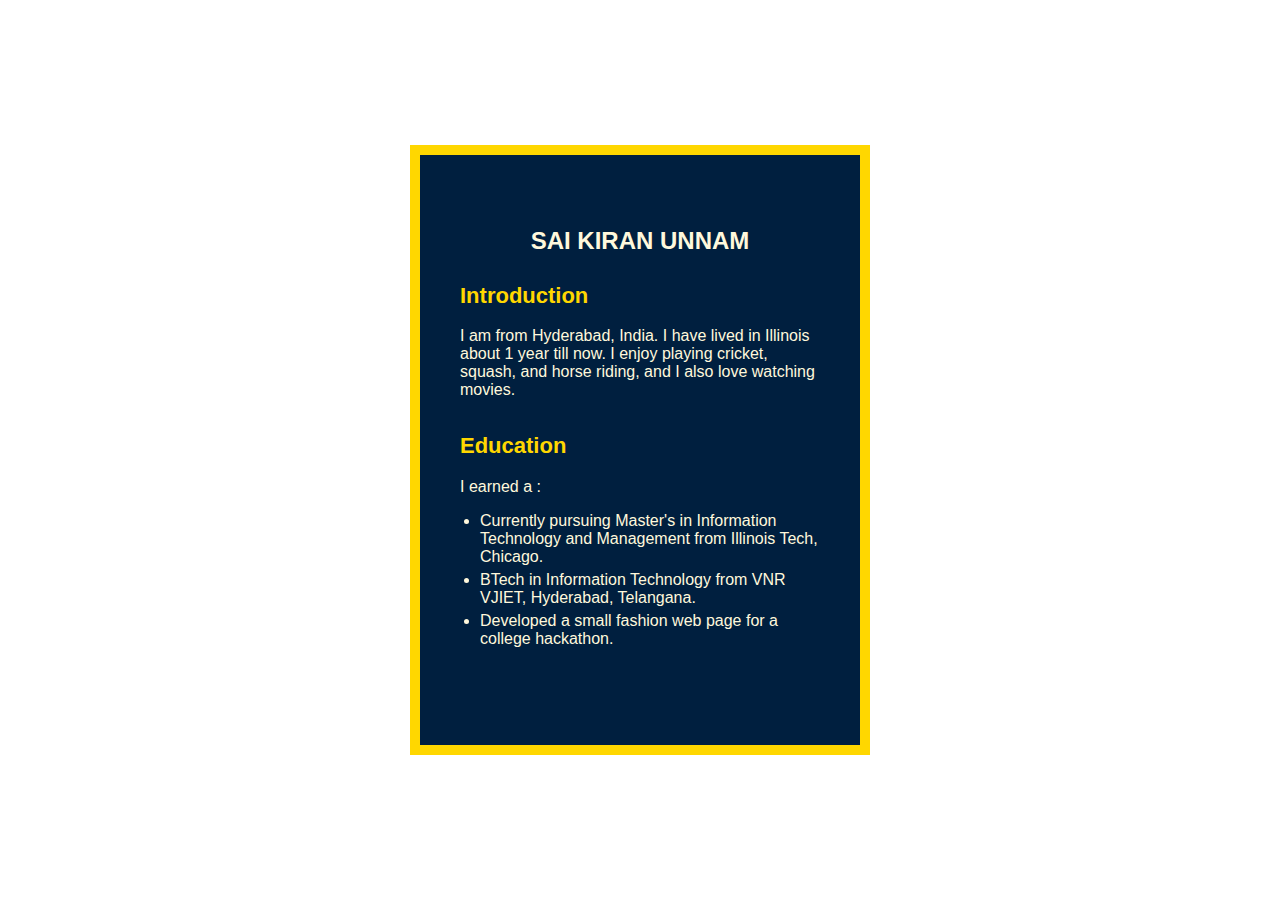
==== index.html @ 8c73ad1c "Added index.html and intro.css" ====
<!DOCTYPE html>
<html lang="en">
<head>
    <meta charset="UTF-8">
    <meta name="viewport" content="width=device-width, initial-scale=1.0">
    <title>ITMD-541_LAB-1</title>
    <link rel="stylesheet" href="intro.css">
</head>
<body>

<div class="main-box">
  
  <h1>SAI KIRAN UNNAM</h1>

  <section class="small-box">
    <h2>Introduction</h2>
    <p>I am from Hyderabad, India. I have lived in Illinois about 1 year till now. I enjoy playing cricket, squash, and horse riding, and I also love watching movies.</p>
  </section>

  <section class="small-box">
    <h2>Education</h2>
    <p>I earned a :</p>
    <ul>
      <li>Currently pursuing Master's in Information Technology and Management from Illinois Tech, Chicago.</li>
      <li>BTech in Information Technology from VNR VJIET, Hyderabad, Telangana.</li>
      <li>Developed a small fashion web page for a college hackathon.</li>
    </ul>
  </section>

</div>

</body>
</html>
---- intro.css ----
body {
    font-family: Arial, sans-serif;
    margin: 0;
    display: flex;
    flex-direction: column;
    justify-content: center;
    align-items: center;
    height: 100vh;
    background-color: white;
  }
  
  div.main-box {
    background-color: #001F3F;
    width: 400px;
    height: 550px;
    border: 10px solid #FFD700;
    padding: 20px;
    text-align: center;
    display: flex;
    flex-direction: column;
    justify-content: center;
    align-items: center;
    box-shadow: none;
  }
  
  h1 {
    color: #FFF8DC;
    font-size: 24px;
    font-weight: bold;
    margin: 0;
    position: relative;
    top: -10px;
  }
  
  section.small-box {
    background-color: transparent;
    text-align: left;
    width: 90%;
  }
  
  h2 {
    color: #FFD700;
    font-size: 22px;
    font-weight: bold;
  }
  
  p, ul {
    color: #FFF8DC;
    font-size: 16px;
  }
  
  ul {
    padding-left: 20px;
  }
  
  li {
    margin-bottom: 5px;
  }
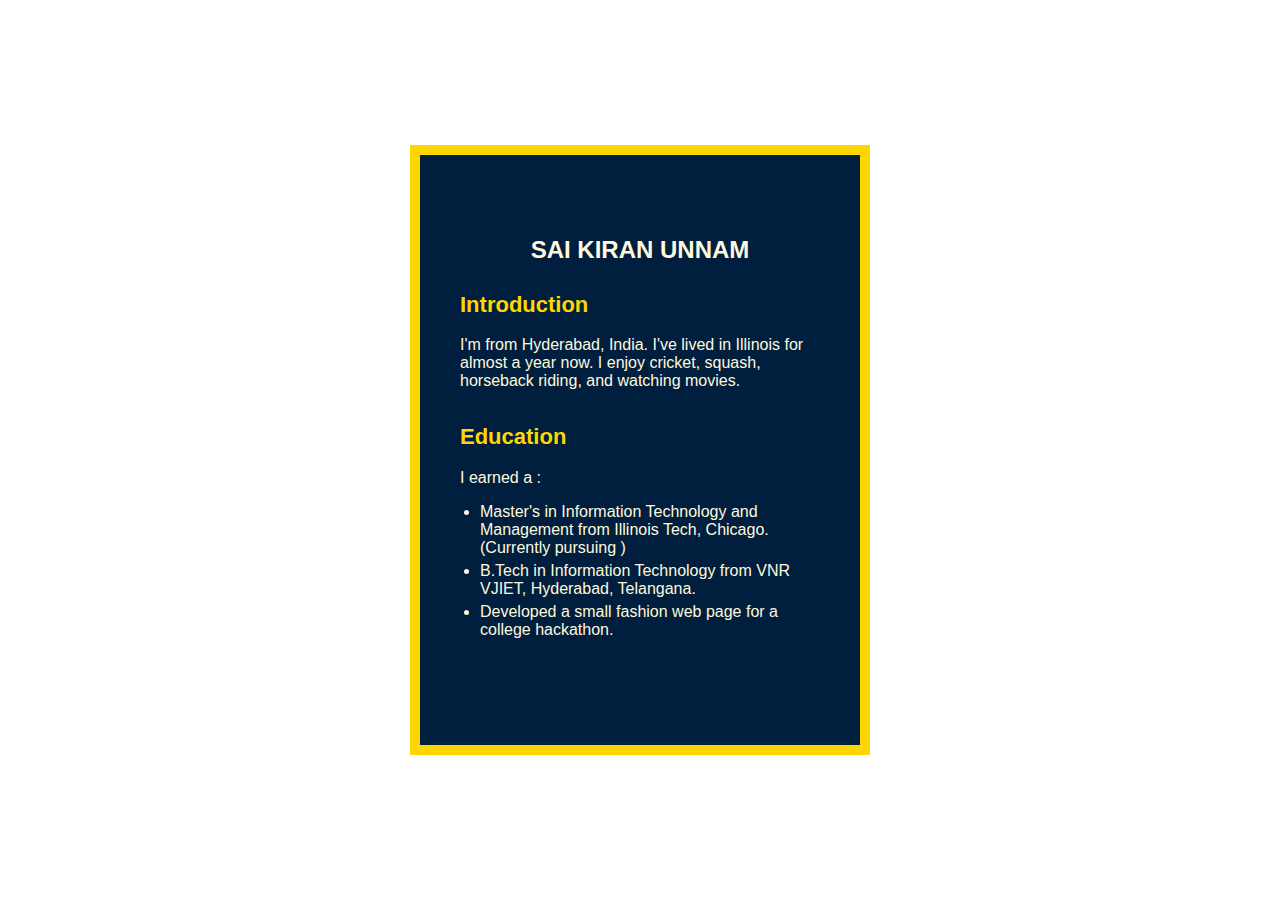
==== commit 136a7c9e: "Updated index.html and intro.css" ====
--- a/index.html
+++ b/index.html
@@ -14,15 +14,15 @@
 
   <section class="small-box">
     <h2>Introduction</h2>
-    <p>I am from Hyderabad, India. I have lived in Illinois about 1 year till now. I enjoy playing cricket, squash, and horse riding, and I also love watching movies.</p>
+    <p>I'm from Hyderabad, India. I've lived in Illinois for almost a year now. I enjoy cricket, squash, horseback riding, and watching movies.</p>
   </section>
 
   <section class="small-box">
     <h2>Education</h2>
     <p>I earned a :</p>
     <ul>
-      <li>Currently pursuing Master's in Information Technology and Management from Illinois Tech, Chicago.</li>
-      <li>BTech in Information Technology from VNR VJIET, Hyderabad, Telangana.</li>
+      <li>Master's in Information Technology and Management from Illinois Tech, Chicago. (Currently pursuing )</li>
+      <li>B.Tech in Information Technology from VNR VJIET, Hyderabad, Telangana.</li>
       <li>Developed a small fashion web page for a college hackathon.</li>
     </ul>
   </section>
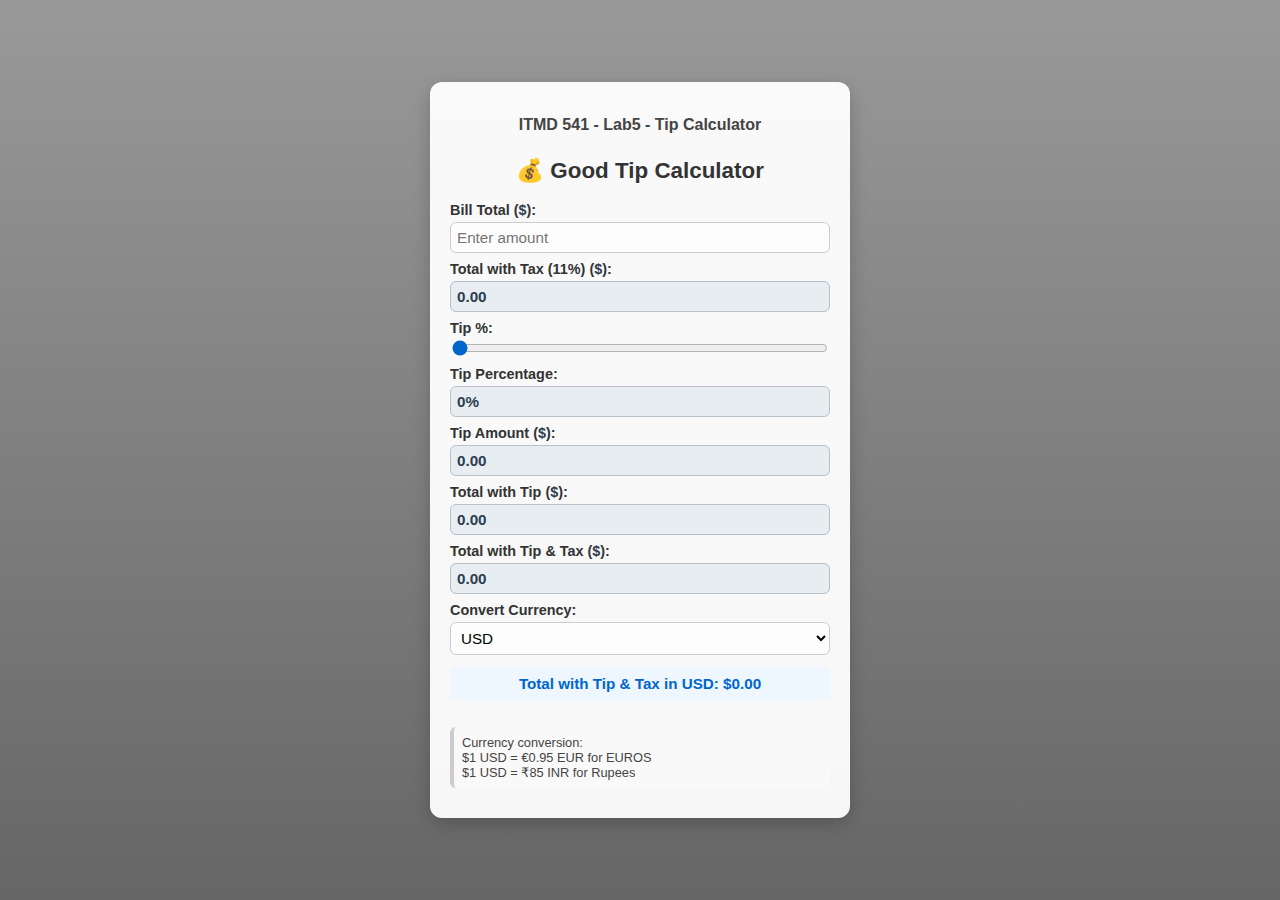
==== commit 9148a173: "Add files via upload" ====
--- a/index.html
+++ b/index.html
@@ -1,33 +1,53 @@
 <!DOCTYPE html>
 <html lang="en">
 <head>
-    <meta charset="UTF-8">
-    <meta name="viewport" content="width=device-width, initial-scale=1.0">
-    <title>ITMD-541_LAB-1</title>
-    <link rel="stylesheet" href="intro.css">
+  <meta charset="UTF-8" />
+  <meta name="viewport" content="width=device-width, initial-scale=1.0"/>
+  <title>Good Tip Calculator</title>
+  <link rel="stylesheet" href="style.css" />
 </head>
 <body>
+  <div class="container">
+    <form id="tipForm">
+      <p class="lab-title">ITMD 541 - Lab5 - Tip Calculator</p>
+      <h1>💰 Good Tip Calculator</h1>
 
-<div class="main-box">
-  
-  <h1>SAI KIRAN UNNAM</h1>
+      <label for="billTotal">Bill Total (<span class="currency-symbol">$</span>):</label>
+      <input type="text" id="billTotal" placeholder="Enter amount" />
 
-  <section class="small-box">
-    <h2>Introduction</h2>
-    <p>I'm from Hyderabad, India. I've lived in Illinois for almost a year now. I enjoy cricket, squash, horseback riding, and watching movies.</p>
-  </section>
+      <label for="totalWithTax">Total with Tax (11%) (<span class="currency-symbol">$</span>):</label>
+      <input type="text" id="totalWithTax" disabled />
 
-  <section class="small-box">
-    <h2>Education</h2>
-    <p>I earned a :</p>
-    <ul>
-      <li>Master's in Information Technology and Management from Illinois Tech, Chicago. (Currently pursuing )</li>
-      <li>B.Tech in Information Technology from VNR VJIET, Hyderabad, Telangana.</li>
-      <li>Developed a small fashion web page for a college hackathon.</li>
-    </ul>
-  </section>
+      <label for="tipSlider">Tip %:</label>
+      <input type="range" id="tipSlider" min="0" max="100" value="0" />
 
-</div>
+      <label for="tipPercent">Tip Percentage:</label>
+      <input type="text" id="tipPercent" disabled />
 
+      <label for="tipAmount">Tip Amount (<span class="currency-symbol">$</span>):</label>
+      <input type="text" id="tipAmount" disabled />
+
+      <label for="totalWithTip">Total with Tip (<span class="currency-symbol">$</span>):</label>
+      <input type="text" id="totalWithTip" disabled />
+
+      <label for="totalWithTipTax">Total with Tip & Tax (<span class="currency-symbol">$</span>):</label>
+      <input type="text" id="totalWithTipTax" disabled />
+
+      <label for="currency">Convert Currency:</label>
+      <select id="currency">
+        <option value="usd">USD</option>
+        <option value="inr">Indian Rupee</option>
+        <option value="eur">Euro</option>
+      </select>
+      <p id="convertedTotal"></p>
+
+      <p class="conversion-note">
+        Currency conversion: <br>
+        $1 USD = €0.95 EUR for EUROS<br>
+        $1 USD = ₹85 INR for Rupees
+      </p>
+    </form>
+  </div>
+  <script src="script.js"></script>
 </body>
-</html>
+</html>--- a/style.css
+++ b/style.css
@@ -0,0 +1,183 @@
+body {
+  font-family: 'Segoe UI', Arial, sans-serif;
+  margin: 0;
+  padding: 0;
+  background: linear-gradient(to bottom, rgba(0,0,0,0.4), rgba(0,0,0,0.6)),
+              url('https://images.unsplash.com/photo-1556742044-3c52d6e88c62?auto=format&fit=crop&w=1350&q=80') no-repeat center center fixed;
+  background-size: cover;
+  display: flex;
+  justify-content: center;
+  align-items: center;
+  min-height: 100vh;
+}
+
+.container {
+  width: 100%;
+  max-width: 420px;
+  padding: 10px;
+}
+
+form {
+  background-color: rgba(255, 255, 255, 0.95);
+  padding: 18px 20px;
+  border-radius: 12px;
+  box-shadow: 0 6px 18px rgba(0, 0, 0, 0.2);
+  display: flex;
+  flex-direction: column;
+  transition: transform 0.3s ease, box-shadow 0.3s ease;
+}
+
+form:hover {
+  transform: translateY(-2px);
+  box-shadow: 0 8px 24px rgba(0, 0, 0, 0.25);
+}
+
+.lab-title {
+  color: #444;
+  font-weight: bold;
+  margin-bottom: 8px;
+  text-align: center;
+  font-size: 1rem;
+}
+
+h1 {
+  color: #333;
+  font-size: 1.4rem;
+  margin-bottom: 10px;
+  text-align: center;
+  display: flex;
+  align-items: center;
+  justify-content: center;
+  gap: 0.5rem;
+}
+
+label {
+  margin-top: 8px;
+  font-weight: bold;
+  font-size: 0.9rem;
+  color: #333;
+  transition: color 0.2s ease;
+}
+
+input[type="text"], select {
+  padding: 6px;
+  margin-top: 4px;
+  border-radius: 6px;
+  border: 1px solid #ccc;
+  font-size: 0.95rem;
+  background-color: #fdfdfd;
+  transition: border-color 0.2s ease, box-shadow 0.2s ease;
+}
+
+input[type="text"]:focus, select:focus {
+  outline: none;
+  border-color: #0066cc;
+  box-shadow: 0 0 0 3px rgba(0, 102, 204, 0.1);
+}
+
+input[type="range"] {
+  margin-top: 4px;
+  accent-color: #0066cc;
+  cursor: pointer;
+}
+
+input[disabled] {
+  background-color: #e8edf1;
+  font-weight: bold;
+  color: #2c3e50;
+  border: 1px solid #b5c1c9;
+}
+
+#billTotal.error {
+  border-color: #e63946;
+}
+
+.error-message {
+  color: #e63946;
+  font-size: 0.8rem;
+  margin-top: 4px;
+  font-weight: normal;
+  display: none;
+}
+
+#convertedTotal {
+  font-weight: bold;
+  color: #0066cc;
+  margin-top: 12px;
+  text-align: center;
+  background-color: #eef6ff;
+  padding: 8px;
+  border-radius: 6px;
+  font-size: 0.95rem;
+  transition: background-color 0.2s ease;
+}
+
+.currency-symbol {
+  font-weight: bold;
+  color: #2c3e50;
+}
+
+.conversion-note {
+  font-size: 0.8rem;
+  color: #444;
+  margin-top: 12px;
+  background-color: #f9f9f9;
+  border-left: 4px solid #ccc;
+  padding: 8px;
+  border-radius: 6px;
+}
+
+@media screen and (max-width: 600px) {
+  .container {
+    width: 95%;
+    padding: 8px;
+  }
+
+  form {
+    padding: 14px 16px;
+  }
+
+  h1 {
+    font-size: 1.3rem;
+  }
+
+  input[type="text"], select {
+    font-size: 0.9rem;
+    padding: 6px;
+  }
+
+  .lab-title {
+    font-size: 0.95rem;
+  }
+
+  .conversion-note {
+    font-size: 0.75rem;
+  }
+
+  #convertedTotal {
+    font-size: 0.9rem;
+  }
+
+  .error-message {
+    font-size: 0.75rem;
+  }
+}
+
+@media screen and (max-width: 400px) {
+  h1 {
+    font-size: 1.2rem;
+  }
+
+  label {
+    font-size: 0.85rem;
+  }
+
+  input[type="text"], select {
+    font-size: 0.85rem;
+    padding: 5px;
+  }
+
+  .lab-title {
+    font-size: 0.9rem;
+  }
+}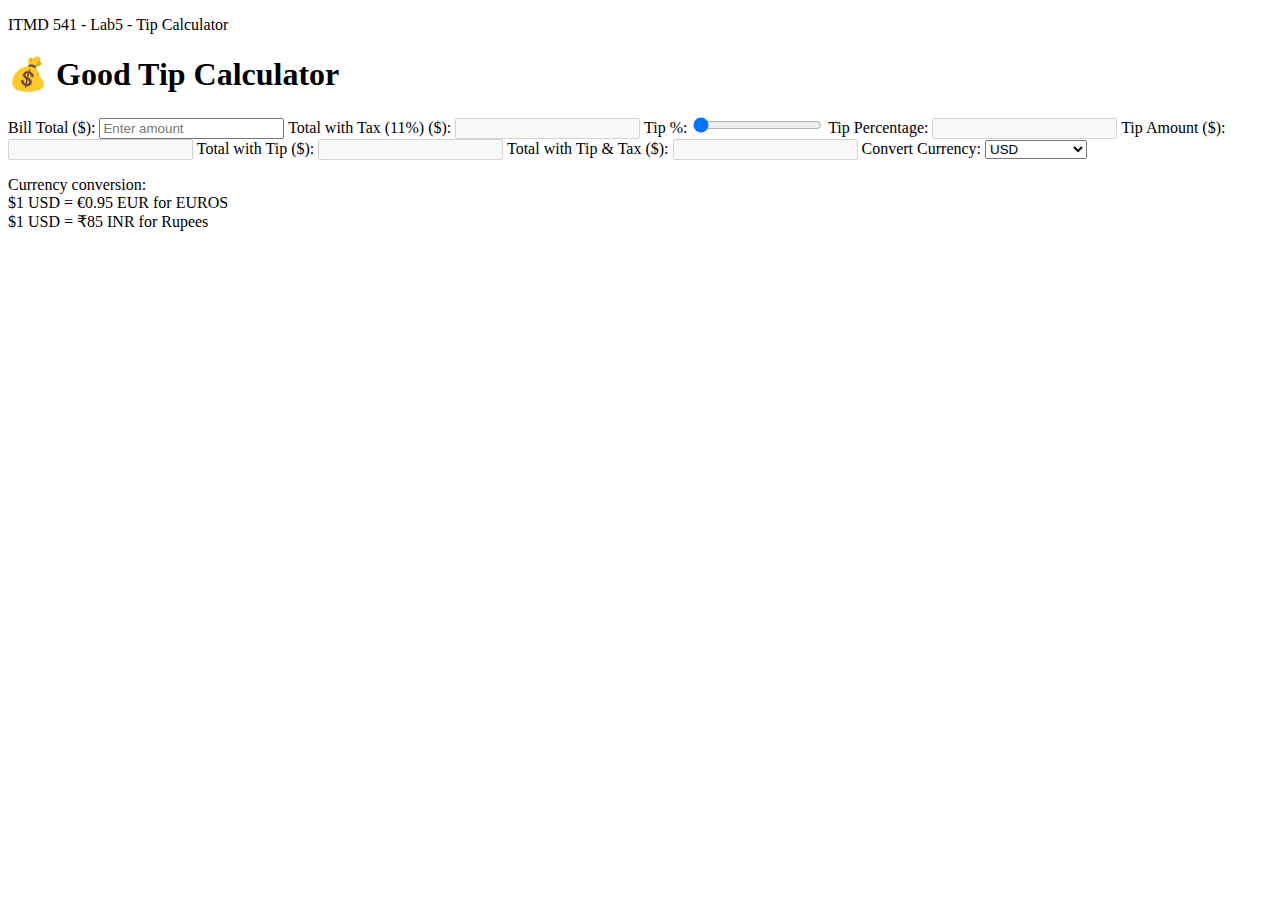
==== commit 342908ca: "Rename Lab5/index.html to index.html" ====
--- a/index.html
+++ b/index.html
@@ -50,4 +50,4 @@
   </div>
   <script src="script.js"></script>
 </body>
-</html>+</html>
